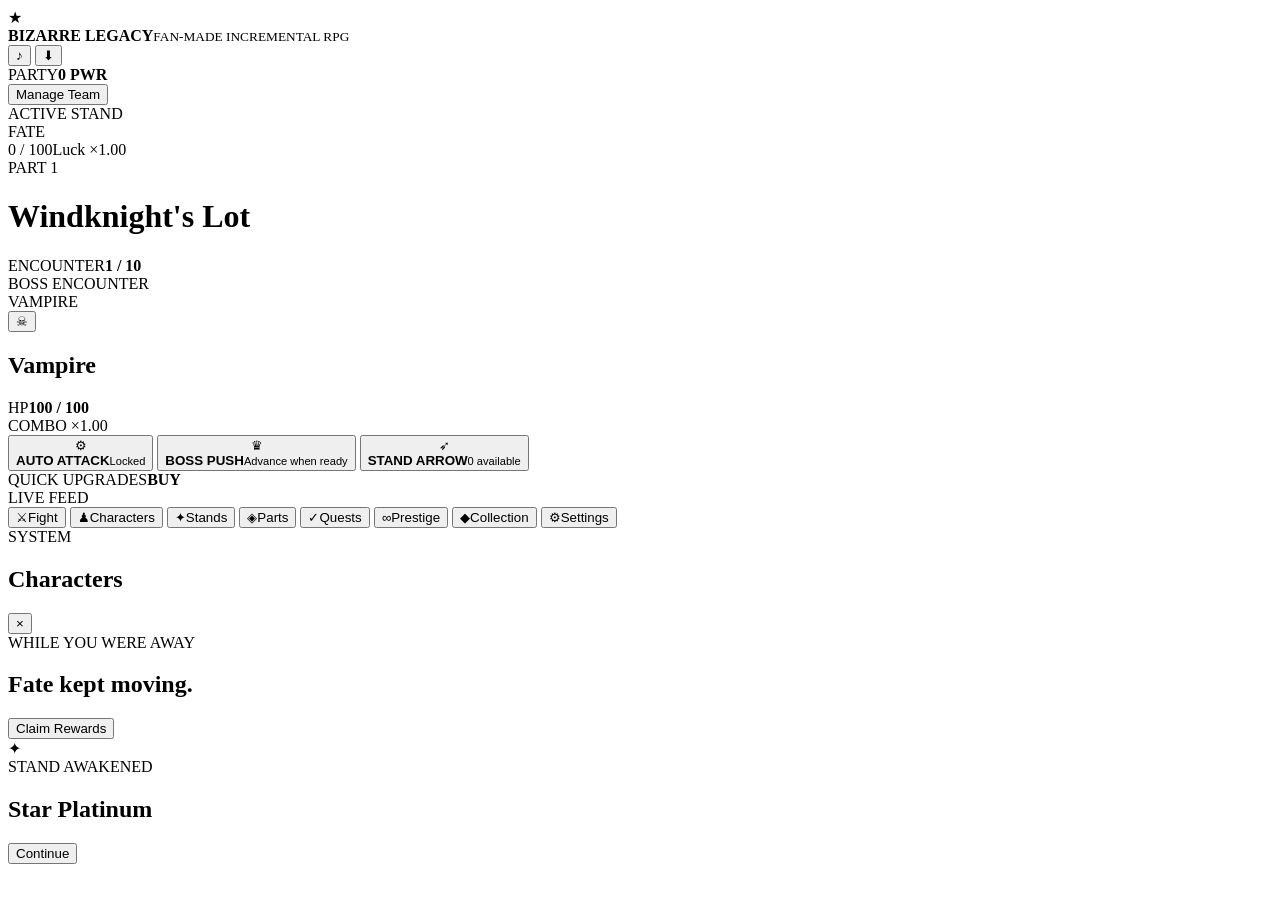
==== jojo-incremental/index.html @ 9c0be6d1 "Add Bizarre Legacy game shell" ====
<!doctype html>
<html lang="en">
<head>
  <meta charset="utf-8" />
  <meta name="viewport" content="width=device-width,initial-scale=1" />
  <meta name="theme-color" content="#100d19" />
  <title>Bizarre Legacy — JoJo Incremental Fan Game</title>
  <meta name="description" content="A free browser incremental RPG fan game inspired by JoJo's Bizarre Adventure." />
  <link rel="stylesheet" href="style.css" />
</head>
<body>
  <div id="app" class="part-1">
    <header class="topbar">
      <div class="brand">
        <div class="brand-mark">★</div>
        <div><strong>BIZARRE LEGACY</strong><small>FAN-MADE INCREMENTAL RPG</small></div>
      </div>
      <div class="currencies" id="currencies"></div>
      <div class="top-actions">
        <button class="icon-btn" id="audioBtn" title="Toggle audio">♪</button>
        <button class="icon-btn" id="saveBtn" title="Save now">⬇</button>
      </div>
    </header>

    <div class="shell">
      <aside class="left-panel panel">
        <div class="panel-title"><span>PARTY</span><b id="teamPower">0 PWR</b></div>
        <div id="partyList" class="party-list"></div>
        <button class="wide-btn ghost" data-tab="characters">Manage Team</button>
        <div class="mini-card">
          <div class="mini-label">ACTIVE STAND</div>
          <div id="activeStandMini"></div>
        </div>
        <div class="mini-card">
          <div class="mini-label">FATE</div>
          <div class="meter"><i id="fateFill"></i></div>
          <div class="mini-row"><span id="fateText">0 / 100</span><span id="fateLuck">Luck ×1.00</span></div>
        </div>
      </aside>

      <main class="combat-stage">
        <div class="stage-header">
          <div>
            <span class="eyebrow" id="partEyebrow">PART 1</span>
            <h1 id="locationName">Windknight's Lot</h1>
          </div>
          <div class="wave-box"><span>ENCOUNTER</span><b id="waveText">1 / 10</b></div>
        </div>

        <div class="combat-card" id="combatCard">
          <div class="manga-lines"></div>
          <div id="bossRibbon" class="boss-ribbon hidden">BOSS ENCOUNTER</div>
          <div class="enemy-tag" id="enemyTag">VAMPIRE</div>
          <button id="enemyButton" class="enemy-button" aria-label="Attack enemy">
            <div class="enemy-aura"></div>
            <div id="enemyGlyph" class="enemy-glyph">☠</div>
            <div class="enemy-shadow"></div>
          </button>
          <div class="enemy-info">
            <h2 id="enemyName">Vampire</h2>
            <div class="hp-row"><span>HP</span><b id="hpText">100 / 100</b></div>
            <div class="hp-bar"><i id="hpFill"></i><em id="shieldFill"></em></div>
            <div id="statusRow" class="status-row"></div>
          </div>
          <div id="damageLayer" class="damage-layer"></div>
          <div id="comboBadge" class="combo-badge">COMBO ×1.00</div>
        </div>

        <div class="ability-row" id="abilityRow"></div>
        <div class="combat-footer">
          <button id="autoToggle" class="toggle-btn"><span>⚙</span><div><b>AUTO ATTACK</b><small id="autoState">Locked</small></div></button>
          <button id="bossRushBtn" class="toggle-btn"><span>♛</span><div><b>BOSS PUSH</b><small>Advance when ready</small></div></button>
          <button id="arrowBtn" class="toggle-btn"><span>➶</span><div><b>STAND ARROW</b><small id="arrowCount">0 available</small></div></button>
        </div>
      </main>

      <aside class="right-panel panel">
        <div class="panel-title"><span>QUICK UPGRADES</span><b>BUY</b></div>
        <div id="quickUpgrades" class="upgrade-list"></div>
        <div class="panel-title secondary"><span>LIVE FEED</span></div>
        <div id="eventFeed" class="event-feed"></div>
      </aside>
    </div>

    <nav class="bottom-nav" id="bottomNav">
      <button class="nav-item active" data-tab="fight">⚔<span>Fight</span></button>
      <button class="nav-item" data-tab="characters">♟<span>Characters</span></button>
      <button class="nav-item" data-tab="stands">✦<span>Stands</span></button>
      <button class="nav-item" data-tab="parts">◈<span>Parts</span></button>
      <button class="nav-item" data-tab="quests">✓<span>Quests</span></button>
      <button class="nav-item" data-tab="prestige">∞<span>Prestige</span></button>
      <button class="nav-item" data-tab="collection">◆<span>Collection</span></button>
      <button class="nav-item" data-tab="settings">⚙<span>Settings</span></button>
    </nav>

    <section id="drawer" class="drawer hidden">
      <div class="drawer-head"><div><span class="eyebrow" id="drawerEyebrow">SYSTEM</span><h2 id="drawerTitle">Characters</h2></div><button id="drawerClose" class="icon-btn">×</button></div>
      <div id="drawerBody" class="drawer-body"></div>
    </section>
  </div>

  <div id="toastStack" class="toast-stack"></div>

  <div id="offlineModal" class="modal hidden">
    <div class="modal-card">
      <span class="eyebrow">WHILE YOU WERE AWAY</span>
      <h2>Fate kept moving.</h2>
      <div id="offlineStats" class="offline-grid"></div>
      <button id="offlineClaim" class="wide-btn">Claim Rewards</button>
    </div>
  </div>

  <div id="revealModal" class="modal hidden">
    <div class="modal-card reveal-card">
      <div id="revealBurst" class="reveal-burst">✦</div>
      <span class="eyebrow" id="revealType">STAND AWAKENED</span>
      <h2 id="revealName">Star Platinum</h2>
      <p id="revealDesc"></p>
      <button id="revealClose" class="wide-btn">Continue</button>
    </div>
  </div>

  <script src="js/data.js"></script>
  <script src="js/save.js"></script>
  <script src="js/game.js"></script>
  <script src="js/ui.js"></script>
</body>
</html>
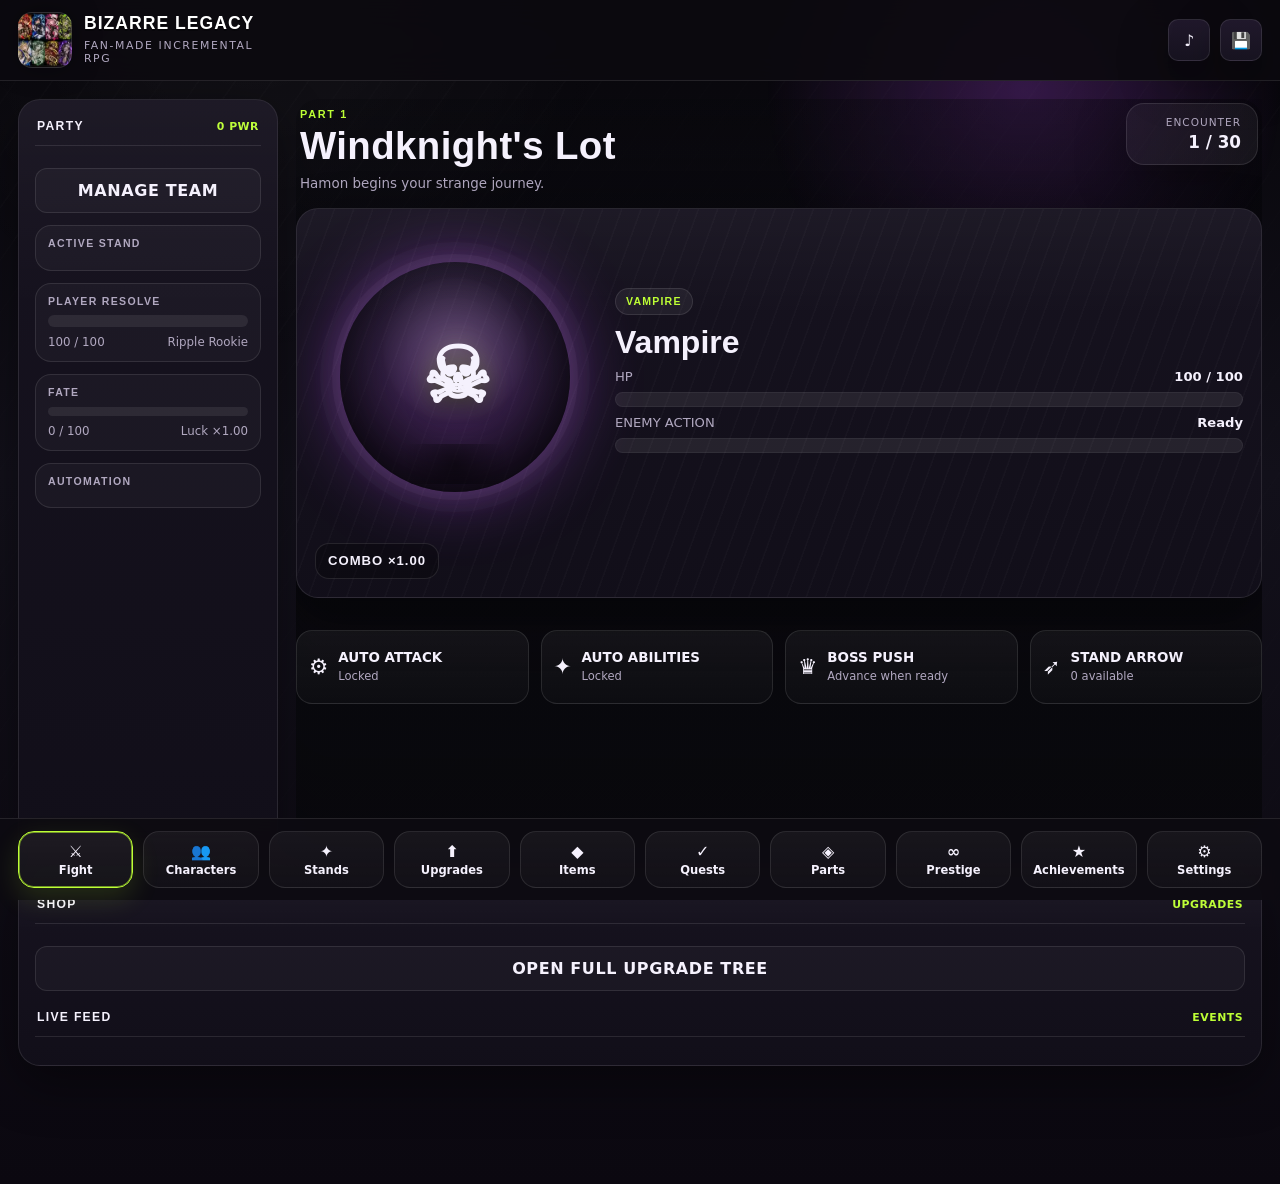
==== commit 155eecb1: "Publish responsive Bizarre Legacy game with AI assets" ====
--- a/jojo-incremental/index.html
+++ b/jojo-incremental/index.html
@@ -2,24 +2,22 @@
 <html lang="en">
 <head>
   <meta charset="utf-8" />
-  <meta name="viewport" content="width=device-width,initial-scale=1" />
+  <meta name="viewport" content="width=device-width,initial-scale=1,viewport-fit=cover,user-scalable=no" />
   <meta name="theme-color" content="#100d19" />
-  <title>Bizarre Legacy — JoJo Incremental Fan Game</title>
-  <meta name="description" content="A free browser incremental RPG fan game inspired by JoJo's Bizarre Adventure." />
+  <meta name="apple-mobile-web-app-capable" content="yes" />
+  <meta name="apple-mobile-web-app-status-bar-style" content="black-translucent" />
+  <meta name="apple-mobile-web-app-title" content="Bizarre Legacy" />
+  <link rel="manifest" href="manifest.webmanifest" />
+  <title>Bizarre Legacy — Incremental JoJo Fan Game</title>
+  <meta name="description" content="A content-heavy browser incremental RPG inspired by JoJo's Bizarre Adventure." />
   <link rel="stylesheet" href="style.css" />
 </head>
 <body>
   <div id="app" class="part-1">
     <header class="topbar">
-      <div class="brand">
-        <div class="brand-mark">★</div>
-        <div><strong>BIZARRE LEGACY</strong><small>FAN-MADE INCREMENTAL RPG</small></div>
-      </div>
-      <div class="currencies" id="currencies"></div>
-      <div class="top-actions">
-        <button class="icon-btn" id="audioBtn" title="Toggle audio">♪</button>
-        <button class="icon-btn" id="saveBtn" title="Save now">⬇</button>
-      </div>
+      <div class="brand-wrap"><div class="brand-art"></div><div class="brand-text"><strong>BIZARRE LEGACY</strong><small>FAN-MADE INCREMENTAL RPG</small></div></div>
+      <div id="currencies" class="currencies"></div>
+      <div class="top-actions"><button class="icon-btn" id="audioBtn" title="Toggle sound">♪</button><button class="icon-btn" id="saveBtn" title="Save now">💾</button></div>
     </header>
 
     <div class="shell">
@@ -27,102 +25,47 @@
         <div class="panel-title"><span>PARTY</span><b id="teamPower">0 PWR</b></div>
         <div id="partyList" class="party-list"></div>
         <button class="wide-btn ghost" data-tab="characters">Manage Team</button>
-        <div class="mini-card">
-          <div class="mini-label">ACTIVE STAND</div>
-          <div id="activeStandMini"></div>
-        </div>
-        <div class="mini-card">
-          <div class="mini-label">FATE</div>
-          <div class="meter"><i id="fateFill"></i></div>
-          <div class="mini-row"><span id="fateText">0 / 100</span><span id="fateLuck">Luck ×1.00</span></div>
-        </div>
+        <div class="mini-card stand-card-block"><div class="mini-label">ACTIVE STAND</div><div id="activeStandMini"></div></div>
+        <div class="mini-card"><div class="mini-label">PLAYER RESOLVE</div><div class="meter big"><i id="resolveFill"></i></div><div class="mini-row"><span id="resolveText">100 / 100</span><span id="playerTitle">Ripple Rookie</span></div></div>
+        <div class="mini-card"><div class="mini-label">FATE</div><div class="meter"><i id="fateFill"></i></div><div class="mini-row"><span id="fateText">0 / 100</span><span id="fateLuck">Luck ×1.00</span></div></div>
+        <div class="mini-card"><div class="mini-label">AUTOMATION</div><div id="automationPreview" class="automation-preview"></div></div>
       </aside>
 
       <main class="combat-stage">
-        <div class="stage-header">
-          <div>
-            <span class="eyebrow" id="partEyebrow">PART 1</span>
-            <h1 id="locationName">Windknight's Lot</h1>
+        <div class="stage-backdrop"><div id="partArt" class="part-art"></div><div class="stage-overlay"></div></div>
+        <div class="stage-header"><div><span class="eyebrow" id="partEyebrow">PART 1</span><h1 id="locationName">Windknight's Lot</h1><p id="partSummary" class="part-summary">Hamon begins your strange journey.</p></div><div class="wave-box"><span>ENCOUNTER</span><b id="waveText">1 / 30</b></div></div>
+        <div class="combat-card panel" id="combatCard">
+          <div class="manga-lines"></div><div id="bossRibbon" class="boss-ribbon hidden">BOSS ENCOUNTER</div>
+          <div class="combat-layout">
+            <div class="enemy-visual-wrap"><div id="enemyArt" class="enemy-art"></div><button id="enemyButton" class="enemy-button" aria-label="Attack enemy"><div class="enemy-aura"></div><div id="enemyGlyph" class="enemy-glyph">☠</div><div class="enemy-shadow"></div></button></div>
+            <div class="enemy-info"><div class="enemy-tag" id="enemyTag">VAMPIRE</div><h2 id="enemyName">Vampire</h2><div class="hp-row"><span>HP</span><b id="hpText">100 / 100</b></div><div class="hp-bar"><i id="hpFill"></i><em id="shieldFill"></em></div><div class="hp-row"><span>ENEMY ACTION</span><b id="enemyActionText">Ready</b></div><div class="enemy-action"><i id="enemyActionFill"></i></div><div id="statusRow" class="status-row"></div></div>
           </div>
-          <div class="wave-box"><span>ENCOUNTER</span><b id="waveText">1 / 10</b></div>
+          <div id="damageLayer" class="damage-layer"></div><div id="comboBadge" class="combo-badge">COMBO ×1.00</div>
         </div>
-
-        <div class="combat-card" id="combatCard">
-          <div class="manga-lines"></div>
-          <div id="bossRibbon" class="boss-ribbon hidden">BOSS ENCOUNTER</div>
-          <div class="enemy-tag" id="enemyTag">VAMPIRE</div>
-          <button id="enemyButton" class="enemy-button" aria-label="Attack enemy">
-            <div class="enemy-aura"></div>
-            <div id="enemyGlyph" class="enemy-glyph">☠</div>
-            <div class="enemy-shadow"></div>
-          </button>
-          <div class="enemy-info">
-            <h2 id="enemyName">Vampire</h2>
-            <div class="hp-row"><span>HP</span><b id="hpText">100 / 100</b></div>
-            <div class="hp-bar"><i id="hpFill"></i><em id="shieldFill"></em></div>
-            <div id="statusRow" class="status-row"></div>
-          </div>
-          <div id="damageLayer" class="damage-layer"></div>
-          <div id="comboBadge" class="combo-badge">COMBO ×1.00</div>
-        </div>
-
-        <div class="ability-row" id="abilityRow"></div>
+        <div id="abilityRow" class="ability-row"></div>
         <div class="combat-footer">
           <button id="autoToggle" class="toggle-btn"><span>⚙</span><div><b>AUTO ATTACK</b><small id="autoState">Locked</small></div></button>
-          <button id="bossRushBtn" class="toggle-btn"><span>♛</span><div><b>BOSS PUSH</b><small>Advance when ready</small></div></button>
+          <button id="abilityAutoToggle" class="toggle-btn"><span>✦</span><div><b>AUTO ABILITIES</b><small id="autoAbilityState">Locked</small></div></button>
+          <button id="bossRushBtn" class="toggle-btn"><span>♛</span><div><b>BOSS PUSH</b><small id="bossState">Advance when ready</small></div></button>
           <button id="arrowBtn" class="toggle-btn"><span>➶</span><div><b>STAND ARROW</b><small id="arrowCount">0 available</small></div></button>
         </div>
       </main>
 
-      <aside class="right-panel panel">
-        <div class="panel-title"><span>QUICK UPGRADES</span><b>BUY</b></div>
-        <div id="quickUpgrades" class="upgrade-list"></div>
-        <div class="panel-title secondary"><span>LIVE FEED</span></div>
-        <div id="eventFeed" class="event-feed"></div>
-      </aside>
+      <aside class="right-panel panel"><div class="panel-title"><span>SHOP</span><b>UPGRADES</b></div><div id="quickUpgrades" class="upgrade-list"></div><button class="wide-btn ghost" data-tab="upgrades">Open Full Upgrade Tree</button><div class="panel-title secondary"><span>LIVE FEED</span><b>EVENTS</b></div><div id="eventFeed" class="event-feed"></div></aside>
     </div>
 
     <nav class="bottom-nav" id="bottomNav">
-      <button class="nav-item active" data-tab="fight">⚔<span>Fight</span></button>
-      <button class="nav-item" data-tab="characters">♟<span>Characters</span></button>
-      <button class="nav-item" data-tab="stands">✦<span>Stands</span></button>
-      <button class="nav-item" data-tab="parts">◈<span>Parts</span></button>
-      <button class="nav-item" data-tab="quests">✓<span>Quests</span></button>
-      <button class="nav-item" data-tab="prestige">∞<span>Prestige</span></button>
-      <button class="nav-item" data-tab="collection">◆<span>Collection</span></button>
-      <button class="nav-item" data-tab="settings">⚙<span>Settings</span></button>
+      <button class="nav-item active" data-tab="fight">⚔<span>Fight</span></button><button class="nav-item" data-tab="characters">👥<span>Characters</span></button><button class="nav-item" data-tab="stands">✦<span>Stands</span></button><button class="nav-item" data-tab="upgrades">⬆<span>Upgrades</span></button><button class="nav-item" data-tab="items">◆<span>Items</span></button><button class="nav-item" data-tab="quests">✓<span>Quests</span></button><button class="nav-item" data-tab="parts">◈<span>Parts</span></button><button class="nav-item" data-tab="prestige">∞<span>Prestige</span></button><button class="nav-item" data-tab="achievements">★<span>Achievements</span></button><button class="nav-item" data-tab="settings">⚙<span>Settings</span></button>
     </nav>
 
-    <section id="drawer" class="drawer hidden">
-      <div class="drawer-head"><div><span class="eyebrow" id="drawerEyebrow">SYSTEM</span><h2 id="drawerTitle">Characters</h2></div><button id="drawerClose" class="icon-btn">×</button></div>
-      <div id="drawerBody" class="drawer-body"></div>
-    </section>
+    <section id="drawer" class="drawer hidden"><div class="drawer-head"><div><span class="eyebrow" id="drawerEyebrow">SYSTEM</span><h2 id="drawerTitle">Characters</h2></div><button id="drawerClose" class="icon-btn">×</button></div><div id="drawerBody" class="drawer-body"></div></section>
   </div>
 
   <div id="toastStack" class="toast-stack"></div>
+  <div id="offlineModal" class="modal hidden"><div class="modal-card"><span class="eyebrow">WHILE YOU WERE AWAY</span><h2>Fate kept moving.</h2><div id="offlineStats" class="offline-grid"></div><button id="offlineClaim" class="wide-btn">Claim Rewards</button></div></div>
+  <div id="revealModal" class="modal hidden"><div class="modal-card reveal-card"><div id="revealBurst" class="reveal-burst">✦</div><span class="eyebrow" id="revealType">STAND AWAKENED</span><h2 id="revealName">Star Platinum</h2><p id="revealDesc"></p><button id="revealClose" class="wide-btn">Continue</button></div></div>
 
-  <div id="offlineModal" class="modal hidden">
-    <div class="modal-card">
-      <span class="eyebrow">WHILE YOU WERE AWAY</span>
-      <h2>Fate kept moving.</h2>
-      <div id="offlineStats" class="offline-grid"></div>
-      <button id="offlineClaim" class="wide-btn">Claim Rewards</button>
-    </div>
-  </div>
-
-  <div id="revealModal" class="modal hidden">
-    <div class="modal-card reveal-card">
-      <div id="revealBurst" class="reveal-burst">✦</div>
-      <span class="eyebrow" id="revealType">STAND AWAKENED</span>
-      <h2 id="revealName">Star Platinum</h2>
-      <p id="revealDesc"></p>
-      <button id="revealClose" class="wide-btn">Continue</button>
-    </div>
-  </div>
-
-  <script src="js/data.js"></script>
-  <script src="js/save.js"></script>
-  <script src="js/game.js"></script>
-  <script src="js/ui.js"></script>
+  <script src="js/data-core.js"></script><script src="js/data-extra.js"></script><script src="js/save.js"></script><script src="js/game-core.js"></script><script src="js/game-combat.js"></script><script src="js/game-progression.js"></script><script src="js/game-meta.js"></script><script src="js/game-loop.js"></script><script src="js/ui-core.js"></script><script src="js/ui-roster.js"></script><script src="js/ui-systems.js"></script><script src="js/ui-prestige.js"></script><script src="js/ui-init.js"></script>
+  <script>if('serviceWorker' in navigator){window.addEventListener('load',()=>navigator.serviceWorker.register('sw.js').catch(()=>{}));}</script>
 </body>
 </html>
--- a/jojo-incremental/style.css
+++ b/jojo-incremental/style.css
@@ -0,0 +1,4 @@
+@import url('style-base.css');
+@import url('style-combat.css');
+@import url('style-drawers.css');
+@import url('style-mobile.css');
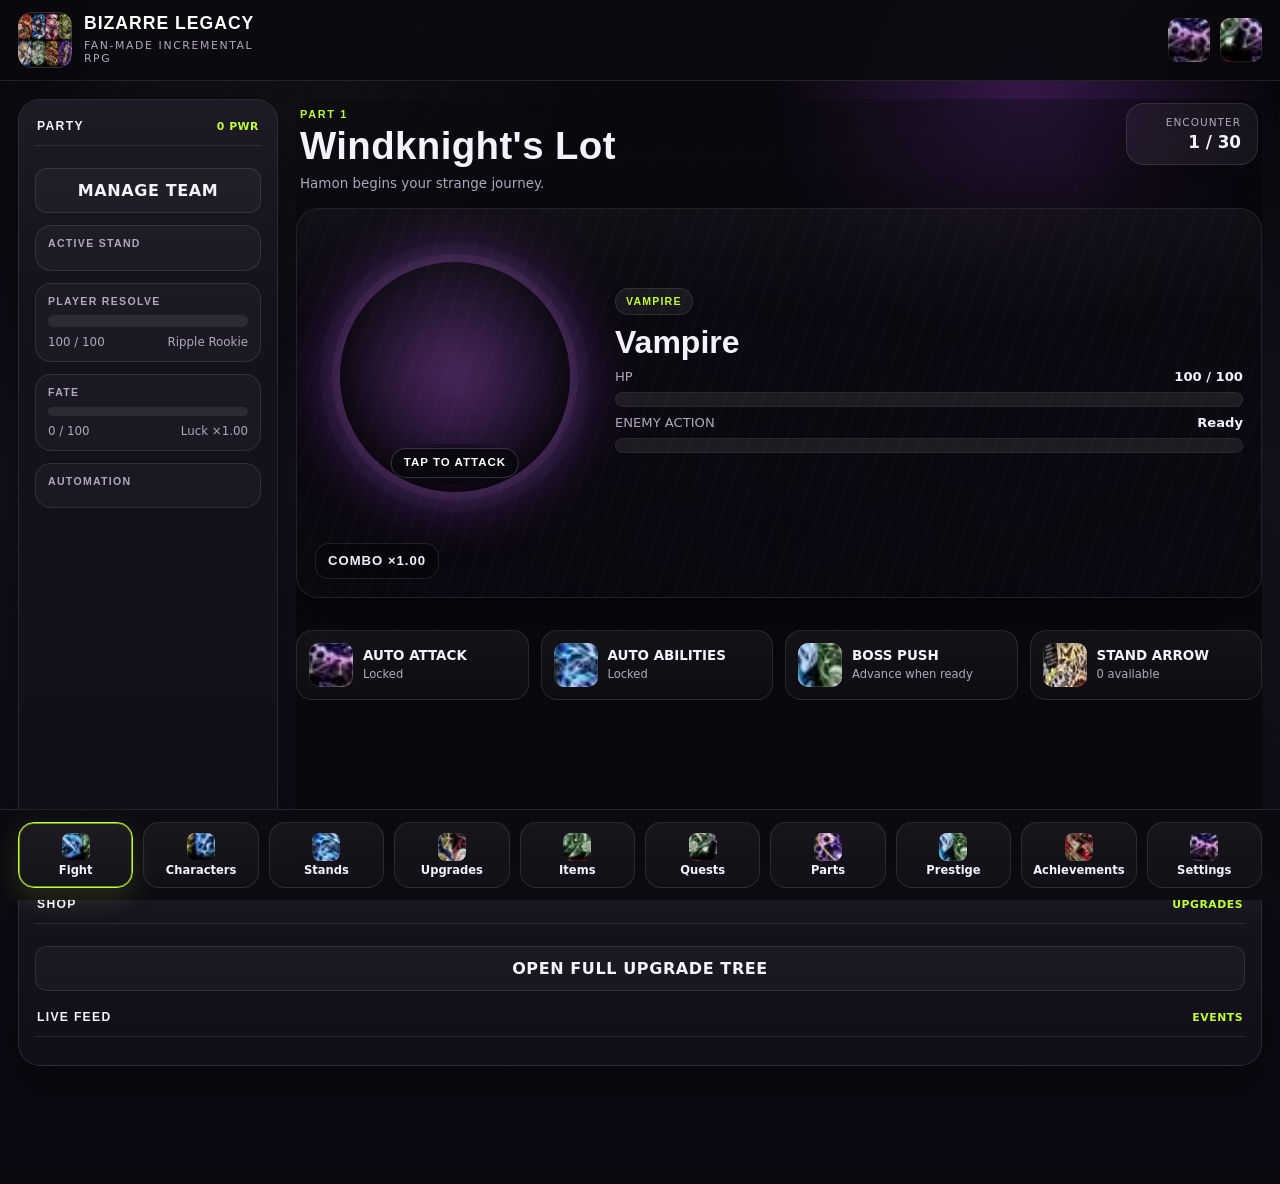
==== commit 0477e6c4: "Fix Bizarre Legacy taps, mobile nav, boot order, and generated UI art" ====
--- a/jojo-incremental/index.html
+++ b/jojo-incremental/index.html
@@ -3,21 +3,35 @@
 <head>
   <meta charset="utf-8" />
   <meta name="viewport" content="width=device-width,initial-scale=1,viewport-fit=cover,user-scalable=no" />
-  <meta name="theme-color" content="#100d19" />
   <meta name="apple-mobile-web-app-capable" content="yes" />
   <meta name="apple-mobile-web-app-status-bar-style" content="black-translucent" />
   <meta name="apple-mobile-web-app-title" content="Bizarre Legacy" />
-  <link rel="manifest" href="manifest.webmanifest" />
+  <link rel="manifest" href="manifest.webmanifest?v=20260909d" />
+  <script>
+    if('serviceWorker' in navigator){navigator.serviceWorker.getRegistrations().then(rs=>rs.forEach(r=>r.unregister())).catch(()=>{});}
+    if('caches' in window){caches.keys().then(keys=>Promise.all(keys.map(k=>caches.delete(k)))).catch(()=>{});}
+  </script>
+  <meta name="theme-color" content="#100d19" />
   <title>Bizarre Legacy — Incremental JoJo Fan Game</title>
   <meta name="description" content="A content-heavy browser incremental RPG inspired by JoJo's Bizarre Adventure." />
-  <link rel="stylesheet" href="style.css" />
+  <link rel="stylesheet" href="style.css?v=20260909e" />
+  <link rel="stylesheet" href="style-hotfix.css?v=20260909e" />
 </head>
 <body>
   <div id="app" class="part-1">
     <header class="topbar">
-      <div class="brand-wrap"><div class="brand-art"></div><div class="brand-text"><strong>BIZARRE LEGACY</strong><small>FAN-MADE INCREMENTAL RPG</small></div></div>
+      <div class="brand-wrap">
+        <div class="brand-art"></div>
+        <div class="brand-text">
+          <strong>BIZARRE LEGACY</strong>
+          <small>FAN-MADE INCREMENTAL RPG</small>
+        </div>
+      </div>
       <div id="currencies" class="currencies"></div>
-      <div class="top-actions"><button class="icon-btn" id="audioBtn" title="Toggle sound">♪</button><button class="icon-btn" id="saveBtn" title="Save now">💾</button></div>
+      <div class="top-actions">
+        <button class="icon-btn generated-icon-btn" id="audioBtn" title="Toggle sound" aria-label="Toggle sound"><span class="gen-icon audio-icon"></span></button>
+        <button class="icon-btn generated-icon-btn" id="saveBtn" title="Save now" aria-label="Save now"><span class="gen-icon save-icon"></span></button>
+      </div>
     </header>
 
     <div class="shell">
@@ -25,47 +39,140 @@
         <div class="panel-title"><span>PARTY</span><b id="teamPower">0 PWR</b></div>
         <div id="partyList" class="party-list"></div>
         <button class="wide-btn ghost" data-tab="characters">Manage Team</button>
-        <div class="mini-card stand-card-block"><div class="mini-label">ACTIVE STAND</div><div id="activeStandMini"></div></div>
-        <div class="mini-card"><div class="mini-label">PLAYER RESOLVE</div><div class="meter big"><i id="resolveFill"></i></div><div class="mini-row"><span id="resolveText">100 / 100</span><span id="playerTitle">Ripple Rookie</span></div></div>
-        <div class="mini-card"><div class="mini-label">FATE</div><div class="meter"><i id="fateFill"></i></div><div class="mini-row"><span id="fateText">0 / 100</span><span id="fateLuck">Luck ×1.00</span></div></div>
-        <div class="mini-card"><div class="mini-label">AUTOMATION</div><div id="automationPreview" class="automation-preview"></div></div>
+
+        <div class="mini-card stand-card-block">
+          <div class="mini-label">ACTIVE STAND</div>
+          <div id="activeStandMini"></div>
+        </div>
+
+        <div class="mini-card">
+          <div class="mini-label">PLAYER RESOLVE</div>
+          <div class="meter big"><i id="resolveFill"></i></div>
+          <div class="mini-row"><span id="resolveText">100 / 100</span><span id="playerTitle">Ripple Rookie</span></div>
+        </div>
+
+        <div class="mini-card">
+          <div class="mini-label">FATE</div>
+          <div class="meter"><i id="fateFill"></i></div>
+          <div class="mini-row"><span id="fateText">0 / 100</span><span id="fateLuck">Luck ×1.00</span></div>
+        </div>
+
+        <div class="mini-card">
+          <div class="mini-label">AUTOMATION</div>
+          <div id="automationPreview" class="automation-preview"></div>
+        </div>
       </aside>
 
       <main class="combat-stage">
-        <div class="stage-backdrop"><div id="partArt" class="part-art"></div><div class="stage-overlay"></div></div>
-        <div class="stage-header"><div><span class="eyebrow" id="partEyebrow">PART 1</span><h1 id="locationName">Windknight's Lot</h1><p id="partSummary" class="part-summary">Hamon begins your strange journey.</p></div><div class="wave-box"><span>ENCOUNTER</span><b id="waveText">1 / 30</b></div></div>
+        <div class="stage-backdrop">
+          <div id="partArt" class="part-art"></div>
+          <div class="stage-overlay"></div>
+        </div>
+
+        <div class="stage-header">
+          <div>
+            <span class="eyebrow" id="partEyebrow">PART 1</span>
+            <h1 id="locationName">Windknight's Lot</h1>
+            <p id="partSummary" class="part-summary">Hamon begins your strange journey.</p>
+          </div>
+          <div class="wave-box"><span>ENCOUNTER</span><b id="waveText">1 / 30</b></div>
+        </div>
+
         <div class="combat-card panel" id="combatCard">
-          <div class="manga-lines"></div><div id="bossRibbon" class="boss-ribbon hidden">BOSS ENCOUNTER</div>
+          <div class="manga-lines"></div>
+          <div id="bossRibbon" class="boss-ribbon hidden">BOSS ENCOUNTER</div>
           <div class="combat-layout">
-            <div class="enemy-visual-wrap"><div id="enemyArt" class="enemy-art"></div><button id="enemyButton" class="enemy-button" aria-label="Attack enemy"><div class="enemy-aura"></div><div id="enemyGlyph" class="enemy-glyph">☠</div><div class="enemy-shadow"></div></button></div>
-            <div class="enemy-info"><div class="enemy-tag" id="enemyTag">VAMPIRE</div><h2 id="enemyName">Vampire</h2><div class="hp-row"><span>HP</span><b id="hpText">100 / 100</b></div><div class="hp-bar"><i id="hpFill"></i><em id="shieldFill"></em></div><div class="hp-row"><span>ENEMY ACTION</span><b id="enemyActionText">Ready</b></div><div class="enemy-action"><i id="enemyActionFill"></i></div><div id="statusRow" class="status-row"></div></div>
+            <div class="enemy-visual-wrap">
+              <div id="enemyArt" class="enemy-art"></div>
+              <button id="enemyButton" class="enemy-button" aria-label="Attack enemy">
+                <div class="enemy-aura"></div>
+                <div id="enemyGlyph" class="enemy-glyph"></div>
+                <div class="enemy-shadow"></div>
+              </button>
+            </div>
+            <div class="enemy-info">
+              <div class="enemy-tag" id="enemyTag">VAMPIRE</div>
+              <h2 id="enemyName">Vampire</h2>
+              <div class="hp-row"><span>HP</span><b id="hpText">100 / 100</b></div>
+              <div class="hp-bar"><i id="hpFill"></i><em id="shieldFill"></em></div>
+              <div class="hp-row"><span>ENEMY ACTION</span><b id="enemyActionText">Ready</b></div>
+              <div class="enemy-action"><i id="enemyActionFill"></i></div>
+              <div id="statusRow" class="status-row"></div>
+            </div>
           </div>
-          <div id="damageLayer" class="damage-layer"></div><div id="comboBadge" class="combo-badge">COMBO ×1.00</div>
+          <div id="damageLayer" class="damage-layer"></div>
+          <div id="comboBadge" class="combo-badge">COMBO ×1.00</div>
         </div>
+
         <div id="abilityRow" class="ability-row"></div>
         <div class="combat-footer">
-          <button id="autoToggle" class="toggle-btn"><span>⚙</span><div><b>AUTO ATTACK</b><small id="autoState">Locked</small></div></button>
-          <button id="abilityAutoToggle" class="toggle-btn"><span>✦</span><div><b>AUTO ABILITIES</b><small id="autoAbilityState">Locked</small></div></button>
-          <button id="bossRushBtn" class="toggle-btn"><span>♛</span><div><b>BOSS PUSH</b><small id="bossState">Advance when ready</small></div></button>
-          <button id="arrowBtn" class="toggle-btn"><span>➶</span><div><b>STAND ARROW</b><small id="arrowCount">0 available</small></div></button>
+          <button id="autoToggle" class="toggle-btn"><span class="gen-action auto-attack-icon"></span><div><b>AUTO ATTACK</b><small id="autoState">Locked</small></div></button>
+          <button id="abilityAutoToggle" class="toggle-btn"><span class="gen-action auto-ability-icon"></span><div><b>AUTO ABILITIES</b><small id="autoAbilityState">Locked</small></div></button>
+          <button id="bossRushBtn" class="toggle-btn"><span class="gen-action boss-icon"></span><div><b>BOSS PUSH</b><small id="bossState">Advance when ready</small></div></button>
+          <button id="arrowBtn" class="toggle-btn"><span class="gen-action arrow-icon"></span><div><b>STAND ARROW</b><small id="arrowCount">0 available</small></div></button>
         </div>
       </main>
 
-      <aside class="right-panel panel"><div class="panel-title"><span>SHOP</span><b>UPGRADES</b></div><div id="quickUpgrades" class="upgrade-list"></div><button class="wide-btn ghost" data-tab="upgrades">Open Full Upgrade Tree</button><div class="panel-title secondary"><span>LIVE FEED</span><b>EVENTS</b></div><div id="eventFeed" class="event-feed"></div></aside>
+      <aside class="right-panel panel">
+        <div class="panel-title"><span>SHOP</span><b>UPGRADES</b></div>
+        <div id="quickUpgrades" class="upgrade-list"></div>
+        <button class="wide-btn ghost" data-tab="upgrades">Open Full Upgrade Tree</button>
+
+        <div class="panel-title secondary"><span>LIVE FEED</span><b>EVENTS</b></div>
+        <div id="eventFeed" class="event-feed"></div>
+      </aside>
     </div>
 
     <nav class="bottom-nav" id="bottomNav">
-      <button class="nav-item active" data-tab="fight">⚔<span>Fight</span></button><button class="nav-item" data-tab="characters">👥<span>Characters</span></button><button class="nav-item" data-tab="stands">✦<span>Stands</span></button><button class="nav-item" data-tab="upgrades">⬆<span>Upgrades</span></button><button class="nav-item" data-tab="items">◆<span>Items</span></button><button class="nav-item" data-tab="quests">✓<span>Quests</span></button><button class="nav-item" data-tab="parts">◈<span>Parts</span></button><button class="nav-item" data-tab="prestige">∞<span>Prestige</span></button><button class="nav-item" data-tab="achievements">★<span>Achievements</span></button><button class="nav-item" data-tab="settings">⚙<span>Settings</span></button>
+      <button class="nav-item active" data-tab="fight"><span>Fight</span></button>
+      <button class="nav-item" data-tab="characters"><span>Characters</span></button>
+      <button class="nav-item" data-tab="stands"><span>Stands</span></button>
+      <button class="nav-item" data-tab="upgrades"><span>Upgrades</span></button>
+      <button class="nav-item" data-tab="items"><span>Items</span></button>
+      <button class="nav-item" data-tab="quests"><span>Quests</span></button>
+      <button class="nav-item" data-tab="parts"><span>Parts</span></button>
+      <button class="nav-item" data-tab="prestige"><span>Prestige</span></button>
+      <button class="nav-item" data-tab="achievements"><span>Achievements</span></button>
+      <button class="nav-item" data-tab="settings"><span>Settings</span></button>
     </nav>
 
-    <section id="drawer" class="drawer hidden"><div class="drawer-head"><div><span class="eyebrow" id="drawerEyebrow">SYSTEM</span><h2 id="drawerTitle">Characters</h2></div><button id="drawerClose" class="icon-btn">×</button></div><div id="drawerBody" class="drawer-body"></div></section>
+    <section id="drawer" class="drawer hidden">
+      <div class="drawer-head">
+        <div>
+          <span class="eyebrow" id="drawerEyebrow">SYSTEM</span>
+          <h2 id="drawerTitle">Characters</h2>
+        </div>
+        <button id="drawerClose" class="icon-btn">×</button>
+      </div>
+      <div id="drawerBody" class="drawer-body"></div>
+    </section>
   </div>
 
   <div id="toastStack" class="toast-stack"></div>
-  <div id="offlineModal" class="modal hidden"><div class="modal-card"><span class="eyebrow">WHILE YOU WERE AWAY</span><h2>Fate kept moving.</h2><div id="offlineStats" class="offline-grid"></div><button id="offlineClaim" class="wide-btn">Claim Rewards</button></div></div>
-  <div id="revealModal" class="modal hidden"><div class="modal-card reveal-card"><div id="revealBurst" class="reveal-burst">✦</div><span class="eyebrow" id="revealType">STAND AWAKENED</span><h2 id="revealName">Star Platinum</h2><p id="revealDesc"></p><button id="revealClose" class="wide-btn">Continue</button></div></div>
 
-  <script src="js/data-core.js"></script><script src="js/data-extra.js"></script><script src="js/save.js"></script><script src="js/game-core.js"></script><script src="js/game-combat.js"></script><script src="js/game-progression.js"></script><script src="js/game-meta.js"></script><script src="js/game-loop.js"></script><script src="js/ui-core.js"></script><script src="js/ui-roster.js"></script><script src="js/ui-systems.js"></script><script src="js/ui-prestige.js"></script><script src="js/ui-init.js"></script>
-  <script>if('serviceWorker' in navigator){window.addEventListener('load',()=>navigator.serviceWorker.register('sw.js').catch(()=>{}));}</script>
+  <div id="offlineModal" class="modal hidden">
+    <div class="modal-card">
+      <span class="eyebrow">WHILE YOU WERE AWAY</span>
+      <h2>Fate kept moving.</h2>
+      <div id="offlineStats" class="offline-grid"></div>
+      <button id="offlineClaim" class="wide-btn">Claim Rewards</button>
+    </div>
+  </div>
+
+  <div id="revealModal" class="modal hidden">
+    <div class="modal-card reveal-card">
+      <div id="revealBurst" class="reveal-burst"></div>
+      <span class="eyebrow" id="revealType">STAND AWAKENED</span>
+      <h2 id="revealName">Star Platinum</h2>
+      <p id="revealDesc"></p>
+      <button id="revealClose" class="wide-btn">Continue</button>
+    </div>
+  </div>
+
+  <script src="js/data.js?v=20260909e"></script>
+  <script src="js/save.js?v=20260909e"></script>
+  <script src="js/game.js?v=20260909e"></script>
+  <script src="js/bootfix.js?v=20260909e"></script>
+  <script src="js/ui.js?v=20260909e"></script>
 </body>
 </html>
--- a/jojo-incremental/style-hotfix.css
+++ b/jojo-incremental/style-hotfix.css
@@ -0,0 +1,64 @@
+/* Bizarre Legacy hotfix: real touch targets + generated-art-first UI */
+html{padding-bottom:env(safe-area-inset-bottom)}
+button{touch-action:manipulation;-webkit-tap-highlight-color:transparent}
+button>*{pointer-events:none}
+.icon-btn,.wide-btn,.toggle-btn,.ability,.nav-item,.enemy-button{min-height:44px}
+
+/* Hide textual/emoji placeholder marks and source the visible icons from the generated UI atlas. */
+#audioBtn,#saveBtn,.toggle-btn>span{font-size:0;color:transparent;background-image:url('assets/ui-kit.webp');background-repeat:no-repeat;background-size:650% 650%}
+#audioBtn{background-position:92% 43%}
+#saveBtn{background-position:80% 43%}
+.toggle-btn>span{width:44px;height:44px;flex:0 0 44px;border-radius:10px;box-shadow:inset 0 0 0 1px rgba(255,255,255,.12)}
+#autoToggle>span{background-position:90% 43%}
+#abilityAutoToggle>span{background-position:30% 12%}
+#bossRushBtn>span{background-position:51% 13%}
+#arrowBtn>span{background-image:url('assets/items.webp');background-size:400% 300%;background-position:0% 0%}
+.currency i{display:none}
+.currency{position:relative;padding-left:44px!important}
+.currency::before{content:"";position:absolute;left:8px;top:50%;width:28px;height:28px;transform:translateY(-50%);border-radius:8px;background-image:url('assets/ui-kit.webp');background-repeat:no-repeat;background-size:650% 650%;background-position:10% 69%;box-shadow:inset 0 0 0 1px rgba(255,255,255,.08)}
+.currency:nth-child(2)::before{background-position:21% 84%}
+.currency:nth-child(3)::before{background-image:url('assets/items.webp');background-size:400% 300%;background-position:0% 0%}
+.currency:nth-child(4)::before{background-position:40% 13%}
+.currency:nth-child(5)::before{background-position:10% 69%}
+.currency:nth-child(6)::before{background-position:51% 13%}
+.currency:nth-child(7)::before{background-position:89% 69%}
+.currency:nth-child(8)::before{background-position:30% 13%}
+
+/* Enemy art is generated character/Stand art. No skull/text placeholder over it. */
+.enemy-glyph{display:none!important}
+.enemy-visual-wrap .enemy-art{opacity:.94!important;inset:0 8px 18px!important;background-size:cover!important;border-radius:30px;filter:saturate(1.12) contrast(1.06) drop-shadow(0 18px 34px rgba(0,0,0,.55))!important;-webkit-mask-image:radial-gradient(ellipse at center,#000 46%,transparent 85%);mask-image:radial-gradient(ellipse at center,#000 46%,transparent 85%)}
+.enemy-button{z-index:3!important;background:radial-gradient(circle at 50% 45%,rgba(255,255,255,.06),rgba(255,255,255,.01) 58%,rgba(0,0,0,.10) 74%)!important}
+.enemy-button::after{content:"TAP TO ATTACK";position:absolute;left:50%;bottom:14px;transform:translateX(-50%);font:900 .72rem/1 Impact,Haettenschweiler,'Arial Black',sans-serif;letter-spacing:1px;color:#fff;background:rgba(9,7,13,.78);border:1px solid rgba(255,255,255,.18);border-radius:999px;padding:8px 12px;white-space:nowrap}
+
+/* Generated art fills the major surfaces instead of empty flat panels. */
+.combat-card{background:linear-gradient(90deg,rgba(12,9,17,.84),rgba(12,9,17,.50),rgba(12,9,17,.82)),url('assets/hero.webp') center/cover no-repeat!important}
+.drawer{background:linear-gradient(180deg,rgba(18,15,25,.95),rgba(13,10,19,.98)),url('assets/poster.webp') center/cover no-repeat!important}
+
+/* Generated navigation icons: all visual nav marks are crops of the generated UI kit. */
+.nav-item{position:relative;overflow:hidden}
+.nav-item::before{content:"";display:block;width:28px;height:28px;border-radius:8px;background-image:url('assets/ui-kit.webp');background-repeat:no-repeat;background-size:650% 650%;box-shadow:inset 0 0 0 1px rgba(255,255,255,.08)}
+.nav-item[data-tab="fight"]::before{background-position:46% 42%}
+.nav-item[data-tab="characters"]::before{background-position:24% 42%}
+.nav-item[data-tab="stands"]::before{background-position:30% 12%}
+.nav-item[data-tab="upgrades"]::before{background-position:48% 68%}
+.nav-item[data-tab="items"]::before{background-position:59% 42%}
+.nav-item[data-tab="quests"]::before{background-position:73% 42%}
+.nav-item[data-tab="parts"]::before{background-position:88% 13%}
+.nav-item[data-tab="prestige"]::before{background-position:50% 13%}
+.nav-item[data-tab="achievements"]::before{background-position:9% 69%}
+.nav-item[data-tab="settings"]::before{background-position:92% 42%}
+
+@media (max-width:700px){
+  #app{padding-bottom:145px!important}
+  .topbar{padding-top:calc(10px + env(safe-area-inset-top))!important}
+  .shell{padding:10px!important}
+  .combat-stage{order:-1;min-height:0!important}
+  .left-panel{order:1}.right-panel{order:2}
+  .combat-card{min-height:330px!important;padding:12px!important}
+  .enemy-button{width:190px!important;height:190px!important}
+  .enemy-visual-wrap{min-height:205px!important}
+  .bottom-nav{display:flex!important;grid-template-columns:none!important;grid-auto-flow:unset!important;overflow-x:auto!important;overflow-y:hidden!important;gap:8px!important;padding:9px 10px calc(9px + env(safe-area-inset-bottom))!important;scroll-snap-type:x proximity;-webkit-overflow-scrolling:touch}
+  .nav-item{flex:0 0 96px!important;min-width:96px!important;scroll-snap-align:center;padding:9px 6px!important;min-height:64px!important}
+  .nav-item span{font-size:.69rem!important;white-space:nowrap}
+  .drawer{inset:calc(10px + env(safe-area-inset-top)) 8px calc(82px + env(safe-area-inset-bottom)) 8px!important}
+}
